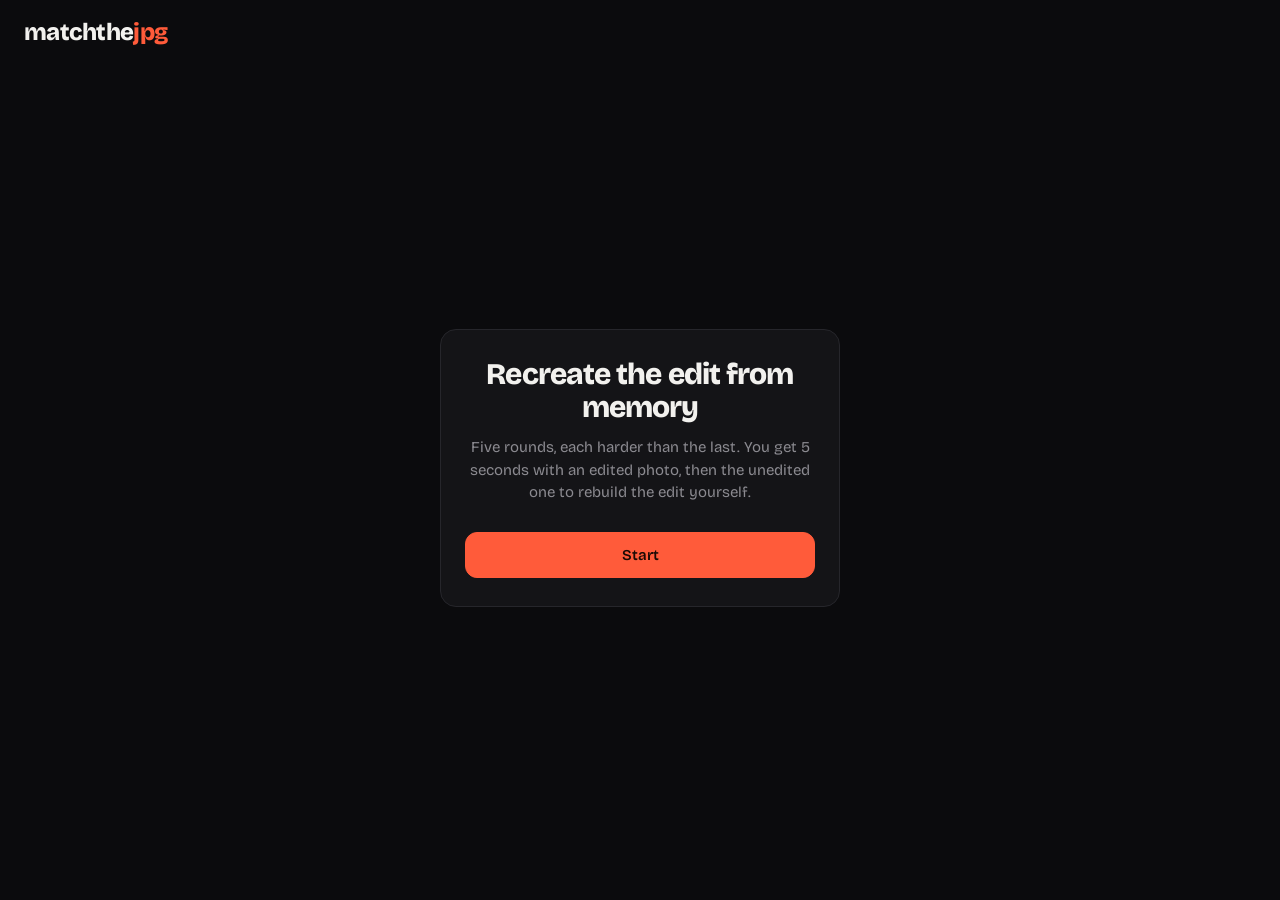
==== index.html @ 3c9e4a9f "first build" ====
<!doctype html>
<html lang="en">
<head>
  <meta charset="utf-8">
  <meta name="viewport" content="width=device-width, initial-scale=1, viewport-fit=cover">
  <meta name="theme-color" content="#0b0b0d">
  <title>matchthejpg · recreate the photo edit from memory</title>
  <meta name="description" content="A photo editing game for your eye. Study an edited photo for 5 seconds, then rebuild the look from the unedited jpg with Lightroom-style sliders and colour wheels. Five rounds, scored on how close it looks.">
  <link rel="canonical" href="https://matchthejpg.com/">
  <link rel="icon" href="favicon.svg" type="image/svg+xml">
  <link rel="apple-touch-icon" href="apple-touch-icon.png">

  <!-- Link previews (social apps, messengers) -->
  <meta property="og:type" content="website">
  <meta property="og:site_name" content="matchthejpg">
  <meta property="og:url" content="https://matchthejpg.com/">
  <meta property="og:title" content="matchthejpg · recreate the photo edit from memory">
  <meta property="og:description" content="Study an edited photo for 5 seconds, then rebuild the look from the unedited jpg. Five rounds. How good is your eye?">
  <meta property="og:image" content="https://matchthejpg.com/og-image.jpg">
  <meta property="og:image:width" content="1200">
  <meta property="og:image:height" content="630">
  <meta name="twitter:card" content="summary_large_image">
  <meta name="twitter:title" content="matchthejpg · recreate the photo edit from memory">
  <meta name="twitter:description" content="Study an edited photo for 5 seconds, then rebuild the look from the unedited jpg. Five rounds. How good is your eye?">
  <meta name="twitter:image" content="https://matchthejpg.com/og-image.jpg">

  <!-- Structured data for search engines -->
  <script type="application/ld+json">
  {
    "@context": "https://schema.org",
    "@type": "VideoGame",
    "name": "matchthejpg",
    "url": "https://matchthejpg.com/",
    "description": "A browser game where you study an edited photo for 5 seconds, then recreate the edit from the unedited jpg using brightness, contrast, tone and colour wheel controls.",
    "genre": ["Puzzle", "Photography"],
    "gamePlatform": "Web browser",
    "applicationCategory": "Game",
    "operatingSystem": "Any",
    "image": "https://matchthejpg.com/og-image.jpg",
    "offers": { "@type": "Offer", "price": "0", "priceCurrency": "USD" }
  }
  </script>
  <link rel="preconnect" href="https://fonts.googleapis.com">
  <link rel="preconnect" href="https://fonts.gstatic.com" crossorigin>
  <link href="https://fonts.googleapis.com/css2?family=Bricolage+Grotesque:opsz,wght@12..96,400..800&display=swap" rel="stylesheet">
  <link rel="stylesheet" href="css/style.css">
</head>
<body>
  <div class="app" data-phase="ready">
    <header class="top">
      <span class="wordmark">matchthe<span>jpg</span></span>
      <div class="progress" aria-hidden="true">
        <span class="dot"></span><span class="dot"></span><span class="dot"></span><span class="dot"></span><span class="dot"></span>
      </div>
      <span class="tag" id="phase"></span>
    </header>

    <main class="play">
      <section class="stage">
        <div class="frames">
          <figure class="frame frame-original">
            <canvas id="original"></canvas>
            <figcaption>The edit</figcaption>
          </figure>
          <figure class="frame frame-guess">
            <canvas id="view"></canvas>
            <figcaption>Your edit</figcaption>
          </figure>
        </div>
      </section>

      <aside class="panel">
        <div class="pane pane-ready">
          <h1>Recreate the edit from memory</h1>
          <p>Five rounds, each harder than the last. You get 5 seconds with an edited photo, then the unedited one to rebuild the edit yourself.</p>
          <button id="start" type="button" class="primary">Start</button>
        </div>

        <div class="pane pane-memorise">
          <div class="ring">
            <svg viewBox="0 0 120 120" aria-hidden="true">
              <circle class="ring-track" cx="60" cy="60" r="54"></circle>
              <circle class="ring-progress" cx="60" cy="60" r="54"></circle>
            </svg>
            <span id="count">5</span>
          </div>
          <p>Memorise the edit</p>
        </div>

        <div class="pane pane-edit">
          <div id="sliders"></div>
          <div class="actions">
            <button id="reset" type="button">Reset</button>
            <button id="submit" type="button" class="primary">Submit</button>
          </div>
        </div>

        <div class="pane pane-result">
          <div class="score"><span id="score">0</span><span class="unit">%</span></div>
          <p class="score-label">match</p>
          <button id="next" type="button" class="primary">Next round</button>
        </div>

        <div class="pane pane-final">
          <p class="score-label">Average match</p>
          <div class="score"><span id="final-score">0</span><span class="unit">%</span></div>
          <p class="verdict" id="verdict"></p>
          <ol class="recap" id="recap"></ol>
          <button id="again" type="button" class="primary">Play again</button>
        </div>
      </aside>
    </main>
  </div>

  <script type="module" src="js/main.js"></script>
</body>
</html>
---- css/style.css ----
:root {
  --bg: #0b0b0d;
  --surface: #141417;
  --line: #26262b;
  --text: #f2f1ee;
  --muted: #8b8a90;
  --accent: #ff5b3a;
  --ink: #1c0a05;
  --thumb: 14px;
  --ease: cubic-bezier(0.2, 0.8, 0.2, 1);
}

* { box-sizing: border-box; }

html, body {
  height: 100%;
  margin: 0;
}

body {
  background: var(--bg);
  color: var(--text);
  font-family: 'Bricolage Grotesque', system-ui, -apple-system, 'Segoe UI', sans-serif;
  font-variant-numeric: tabular-nums;
  -webkit-font-smoothing: antialiased;
  overflow: hidden;
}

.app {
  display: grid;
  grid-template-rows: auto 1fr;
  height: 100dvh;
}

/* Header */

.top {
  display: grid;
  grid-template-columns: 1fr auto 1fr;
  align-items: center;
  padding: 18px 24px 14px;
}

.top .tag { justify-self: end; }

/* Round progress: finished rounds take their score's colour (set in main.js) */

.progress {
  display: flex;
  gap: 8px;
}

.app[data-phase='ready'] .progress,
.app[data-phase='final'] .progress {
  visibility: hidden;
}

.dot {
  width: 10px;
  height: 10px;
  border-radius: 50%;
  background: var(--line);
  transition: background 0.4s, box-shadow 0.4s, transform 0.4s var(--ease);
}

.dot.is-current {
  background: transparent;
  box-shadow: inset 0 0 0 2px var(--accent);
  transform: scale(1.2);
}

.dot.is-done { animation: dot-pop 0.5s var(--ease); }

@keyframes dot-pop {
  50% { transform: scale(1.6); }
}

.wordmark {
  justify-self: start;
  font-size: 24px;
  font-weight: 800;
  letter-spacing: -0.03em;
}

.wordmark span { color: var(--accent); }

.tag {
  color: var(--muted);
  font-size: 13px;
  letter-spacing: 0.08em;
  text-transform: uppercase;
}

/* Layout */

.play {
  display: grid;
  grid-template-columns: minmax(0, 1fr) 340px;
  gap: 24px;
  min-height: 0;
  padding: 0 24px 24px;
}

.stage {
  display: grid;
  place-items: center;
  min-width: 0;
  min-height: 0;
  overflow: hidden;
}

/* The photo, plus the original beside it on the result screen */

.frames {
  display: flex;
  align-items: center;
  justify-content: center;
  gap: 16px;
}

.frames.is-column { flex-direction: column; }

.frame {
  display: flex;
  flex-direction: column;
  align-items: center;
  margin: 0;
}

.frame canvas {
  display: block;
  border-radius: 10px;
  box-shadow: 0 24px 60px rgba(0, 0, 0, 0.55);
}

.frame figcaption {
  display: none;
  height: 28px;
  color: var(--muted);
  font-size: 12px;
  font-weight: 600;
  letter-spacing: 0.12em;
  line-height: 28px;
  text-transform: uppercase;
}

.frame-original { display: none; }

.app[data-phase='result'] .frame-original {
  display: flex;
  animation: rise 0.5s var(--ease) both;
}

.app[data-phase='result'] .frame figcaption { display: block; }

#view {
  transition: opacity 0.26s var(--ease), transform 0.45s var(--ease), filter 0.26s var(--ease);
}

#view.is-hidden {
  opacity: 0;
  transform: scale(0.985);
  transition: none;
}

/* Brief blur-out while the original is swapped for the distorted version */
#view.is-swapping {
  opacity: 0;
  filter: blur(12px);
}

.panel {
  display: flex;
  flex-direction: column;
  min-height: 0;
  background: var(--surface);
  border: 1px solid var(--line);
  border-radius: 16px;
}

/* One pane per phase; only the current one is shown */

.pane {
  display: none;
  flex: 1;
  flex-direction: column;
  min-height: 0;
}

.app[data-phase='ready'] .pane-ready,
.app[data-phase='memorise'] .pane-memorise,
.app[data-phase='edit'] .pane-edit,
.app[data-phase='result'] .pane-result,
.app[data-phase='final'] .pane-final {
  display: flex;
}

.pane-ready,
.pane-memorise,
.pane-result,
.pane-final {
  align-items: center;
  justify-content: center;
  padding: 28px 24px;
  text-align: center;
  animation: rise 0.5s var(--ease) both;
}

.pane p {
  margin: 0;
  color: var(--muted);
  font-size: 15px;
  line-height: 1.5;
}

.pane-ready h1 {
  margin: 0 0 12px;
  font-size: 30px;
  font-weight: 800;
  letter-spacing: -0.03em;
  line-height: 1.1;
}

.pane-ready button,
.pane-result button,
.pane-final button {
  width: 100%;
  margin-top: 28px;
}

/* Before the first round there is no photo, so the intro card sits alone in the middle. */
.app[data-phase='ready'] .stage,
.app[data-phase='final'] .stage { display: none; }

/* Final results: one centred card with the average and a row per round */
.app[data-phase='final'] .play {
  grid-template-columns: minmax(0, 520px);
  grid-template-rows: minmax(0, 1fr);
  justify-content: center;
}

.pane-final {
  justify-content: safe center;
  overflow-y: auto;
}

.pane p.verdict {
  margin-top: 10px;
  color: var(--text);
  font-size: 22px;
  font-weight: 700;
  letter-spacing: -0.02em;
}

.recap {
  display: grid;
  gap: 10px;
  width: 100%;
  margin: 28px 0 0;
  padding: 0;
  list-style: none;
}

.recap li {
  display: grid;
  grid-template-columns: 20px auto auto 1fr;
  align-items: center;
  gap: 10px;
  padding: 8px 14px 8px 12px;
  border: 1px solid var(--line);
  border-radius: 12px;
  animation: rise 0.5s var(--ease) both;
  animation-delay: calc(var(--i) * 90ms + 450ms);
}

.recap canvas {
  display: block;
  border-radius: 6px;
}

.recap-no {
  color: var(--muted);
  font-size: 13px;
  font-weight: 600;
}

.recap-score {
  justify-self: end;
  font-size: 22px;
  font-weight: 800;
  letter-spacing: -0.02em;
}

.app[data-phase='ready'] .play {
  grid-template-columns: minmax(0, 400px);
  grid-template-rows: auto;
  place-content: center;
}

/* Countdown ring */

.ring {
  position: relative;
  width: 132px;
  height: 132px;
  margin-bottom: 18px;
}

.ring svg {
  width: 100%;
  height: 100%;
  transform: rotate(-90deg);
}

.ring circle {
  fill: none;
  stroke-width: 6;
}

.ring-track { stroke: var(--line); }

.ring-progress {
  stroke: var(--accent);
  stroke-linecap: round;
  stroke-dasharray: 339.3;
}

.app[data-phase='memorise'] .ring-progress { animation: drain 5s linear forwards; }

@keyframes drain {
  to { stroke-dashoffset: 339.3; }
}

#count {
  position: absolute;
  inset: 0;
  display: grid;
  place-items: center;
  font-size: 56px;
  font-weight: 800;
  letter-spacing: -0.03em;
}

/* Result */

.score {
  font-size: 104px;
  font-weight: 800;
  letter-spacing: -0.05em;
  line-height: 1;
}

.score .unit {
  margin-left: 4px;
  font-size: 44px;
  letter-spacing: 0;
}

.pane p.score-label {
  margin-top: 6px;
  font-size: 13px;
  font-weight: 600;
  letter-spacing: 0.12em;
  text-transform: uppercase;
}

#sliders {
  flex: 1;
  min-height: 0;
  overflow-y: auto;
  padding: 6px 20px 12px;
}

/* Slider groups */

.group-title {
  margin: 18px 0 6px;
  color: var(--muted);
  font-size: 12px;
  font-weight: 600;
  letter-spacing: 0.12em;
  text-transform: uppercase;
}

.slider {
  display: block;
  padding: 7px 0;
  animation: rise 0.5s var(--ease) both;
  animation-delay: calc(var(--i) * 40ms + 120ms);
}

.slider-head {
  display: flex;
  justify-content: space-between;
  font-size: 15px;
  font-weight: 500;
}

.slider output {
  color: var(--muted);
  transition: color 0.2s;
}

.slider output.is-set { color: var(--accent); }

@keyframes rise {
  from { opacity: 0; transform: translateY(10px); }
}

/* Colour wheels: hues around the edge, a dot that is dragged towards a colour */

.wheels {
  display: flex;
  gap: 14px;
  padding: 12px 0 6px;
}

.wheel-cell {
  display: flex;
  flex: 1;
  flex-direction: column;
  align-items: center;
  gap: 8px;
  animation: rise 0.5s var(--ease) both;
  animation-delay: calc(var(--i) * 40ms + 120ms);
}

.wheel {
  position: relative;
  width: 100%;
  max-width: 96px;
  aspect-ratio: 1;
  border: 1px solid var(--line);
  border-radius: 50%;
  background:
    radial-gradient(closest-side, var(--surface) 55%, rgba(20, 20, 23, 0.45) 100%),
    conic-gradient(
      hsl(90 85% 55%), hsl(60 85% 55%), hsl(30 85% 55%), hsl(0 85% 55%),
      hsl(330 85% 55%), hsl(300 85% 55%), hsl(270 85% 55%), hsl(240 85% 55%),
      hsl(210 85% 55%), hsl(180 85% 55%), hsl(150 85% 55%), hsl(120 85% 55%),
      hsl(90 85% 55%));
  cursor: grab;
  touch-action: none;
}

.wheel:focus { outline: none; }
.wheel:focus-visible { box-shadow: 0 0 0 4px rgba(255, 91, 58, 0.35); }
.wheel:active { cursor: grabbing; }

/* Centre mark */
.wheel::before {
  content: '';
  position: absolute;
  top: 50%;
  left: 50%;
  width: 4px;
  height: 4px;
  margin: -2px 0 0 -2px;
  border-radius: 50%;
  background: var(--muted);
  opacity: 0.5;
}

.wheel-dot {
  position: absolute;
  top: calc(50% - var(--y, 0) * (50% - 7px));
  left: calc(50% + var(--x, 0) * (50% - 7px));
  box-sizing: border-box;
  width: 14px;
  height: 14px;
  margin: -7px 0 0 -7px;
  border: 2px solid var(--text);
  border-radius: 50%;
  background: var(--surface);
  pointer-events: none;
  transition: transform 0.15s var(--ease), background 0.15s, border-color 0.15s;
}

.wheel.is-set .wheel-dot { border-color: var(--accent); }

.wheel:active .wheel-dot {
  transform: scale(1.25);
  border-color: var(--accent);
  background: var(--accent);
}

.wheel-name {
  color: var(--muted);
  font-size: 13px;
  font-weight: 500;
}

/* Section tabs, shown on phones only */

.tabs { display: none; }

.tab {
  height: 34px;
  border-color: transparent;
  border-radius: 9px;
  color: var(--muted);
  font-size: 13px;
}

.tab:hover { border-color: transparent; }

.tab.is-active {
  background: var(--line);
  color: var(--text);
}

.tab::after { display: none; }
.tab.is-waving { animation: none; }

/* Range input */

input[type='range'] {
  --a: 0.5;
  --b: 0.5;
  --from: calc(var(--a) * (100% - var(--thumb)) + var(--thumb) / 2);
  --to: calc(var(--b) * (100% - var(--thumb)) + var(--thumb) / 2);
  -webkit-appearance: none;
  appearance: none;
  display: block;
  width: 100%;
  height: 28px;
  margin: 0;
  background: transparent;
  cursor: pointer;
  touch-action: pan-y;
}

input[type='range']:focus { outline: none; }

/* Sliders that start at the left edge fill from the very start of the track. */
input[type='range'].from-start { --from: 0%; }

input[type='range']::-webkit-slider-runnable-track {
  height: 4px;
  border-radius: 2px;
  background: linear-gradient(to right,
    var(--line) var(--from), var(--accent) var(--from),
    var(--accent) var(--to), var(--line) var(--to));
}

input[type='range']::-moz-range-track {
  height: 4px;
  border-radius: 2px;
  background: linear-gradient(to right,
    var(--line) var(--from), var(--accent) var(--from),
    var(--accent) var(--to), var(--line) var(--to));
}

input[type='range']::-webkit-slider-thumb {
  -webkit-appearance: none;
  box-sizing: border-box;
  width: var(--thumb);
  height: var(--thumb);
  margin-top: -5px;
  border: 2px solid var(--text);
  border-radius: 50%;
  background: var(--surface);
  transition: transform 0.15s var(--ease), background 0.15s, border-color 0.15s, box-shadow 0.15s;
}

input[type='range']::-moz-range-thumb {
  box-sizing: border-box;
  width: var(--thumb);
  height: var(--thumb);
  border: 2px solid var(--text);
  border-radius: 50%;
  background: var(--surface);
  transition: transform 0.15s var(--ease), background 0.15s, border-color 0.15s, box-shadow 0.15s;
}

input[type='range']:active::-webkit-slider-thumb {
  transform: scale(1.25);
  border-color: var(--accent);
  background: var(--accent);
}

input[type='range']:active::-moz-range-thumb {
  transform: scale(1.25);
  border-color: var(--accent);
  background: var(--accent);
}

input[type='range']:focus-visible::-webkit-slider-thumb { box-shadow: 0 0 0 4px rgba(255, 91, 58, 0.35); }
input[type='range']:focus-visible::-moz-range-thumb { box-shadow: 0 0 0 4px rgba(255, 91, 58, 0.35); }

/* Buttons */

.actions {
  display: grid;
  grid-template-columns: 1fr 1fr;
  gap: 10px;
  padding: 14px 20px 20px;
  border-top: 1px solid var(--line);
}

button {
  position: relative;
  isolation: isolate;
  overflow: hidden;
  height: 46px;
  border: 1px solid var(--line);
  border-radius: 12px;
  background: transparent;
  color: var(--text);
  font: inherit;
  font-size: 15px;
  font-weight: 600;
  cursor: pointer;
  transition: transform 0.15s var(--ease), background 0.2s, border-color 0.2s;
}

button:hover { border-color: var(--muted); }
button:active { transform: scale(0.97); }
button:focus-visible { outline: 2px solid var(--accent); outline-offset: 2px; }

button.primary {
  border-color: var(--accent);
  background: var(--accent);
  color: var(--ink);
}

/* Click wave: a circle grows from the centre behind the label, then fades. */

button::after {
  content: '';
  position: absolute;
  top: 50%;
  left: 50%;
  z-index: -1;
  width: 100%;
  aspect-ratio: 1;
  border-radius: 50%;
  background: var(--text);
  opacity: 0;
  transform: translate(-50%, -50%) scale(0);
  pointer-events: none;
}

button.is-waving { animation: wave-label 0.5s var(--ease); }
button.is-waving::after { animation: wave 0.5s var(--ease); }

@keyframes wave {
  0% { opacity: 1; transform: translate(-50%, -50%) scale(0); }
  60% { opacity: 1; transform: translate(-50%, -50%) scale(1.5); }
  100% { opacity: 0; transform: translate(-50%, -50%) scale(1.5); }
}

/* Keep the label readable while the wave is behind it. */
@keyframes wave-label {
  30%, 60% { color: var(--ink); }
}

/* Phones and narrow windows: photo on top, controls below */

@media (max-width: 820px) {
  .top { padding: 12px 16px 10px; }
  .wordmark { font-size: 20px; }

  .play {
    grid-template-columns: minmax(0, 1fr);
    grid-template-rows: 42dvh minmax(0, 1fr);
    gap: 14px;
    padding: 0 16px 16px;
  }

  /* One section at a time, picked with the tabs */
  .tabs {
    position: sticky;
    top: 0;
    z-index: 1;
    display: grid;
    grid-auto-flow: column;
    grid-auto-columns: 1fr;
    gap: 6px;
    padding: 10px 0 8px;
    background: var(--surface);
  }

  #sliders { padding-top: 0; }
  .group:not(.is-active) { display: none; }
  .group-title { display: none; }
  .slider, .wheel-cell { animation-delay: 60ms; }

  /* The result needs room for two photos, so the score card shrinks to its content. */
  .app[data-phase='result'] .play { grid-template-rows: minmax(0, 1fr) auto; }

  .pane-result { padding: 18px 20px; }
  .score { font-size: 72px; }
  .score .unit { font-size: 32px; }
  .pane-ready button, .pane-result button, .pane-final button { margin-top: 18px; }
  .pane-final { padding: 20px 16px; }
}

@media (prefers-reduced-motion: reduce) {
  .slider, .wheel-cell, .recap li, .dot.is-done { animation: none; }
  button.is-waving, button.is-waving::after { animation: none; }
  #view, button, input[type='range']::-webkit-slider-thumb { transition: none; }
}
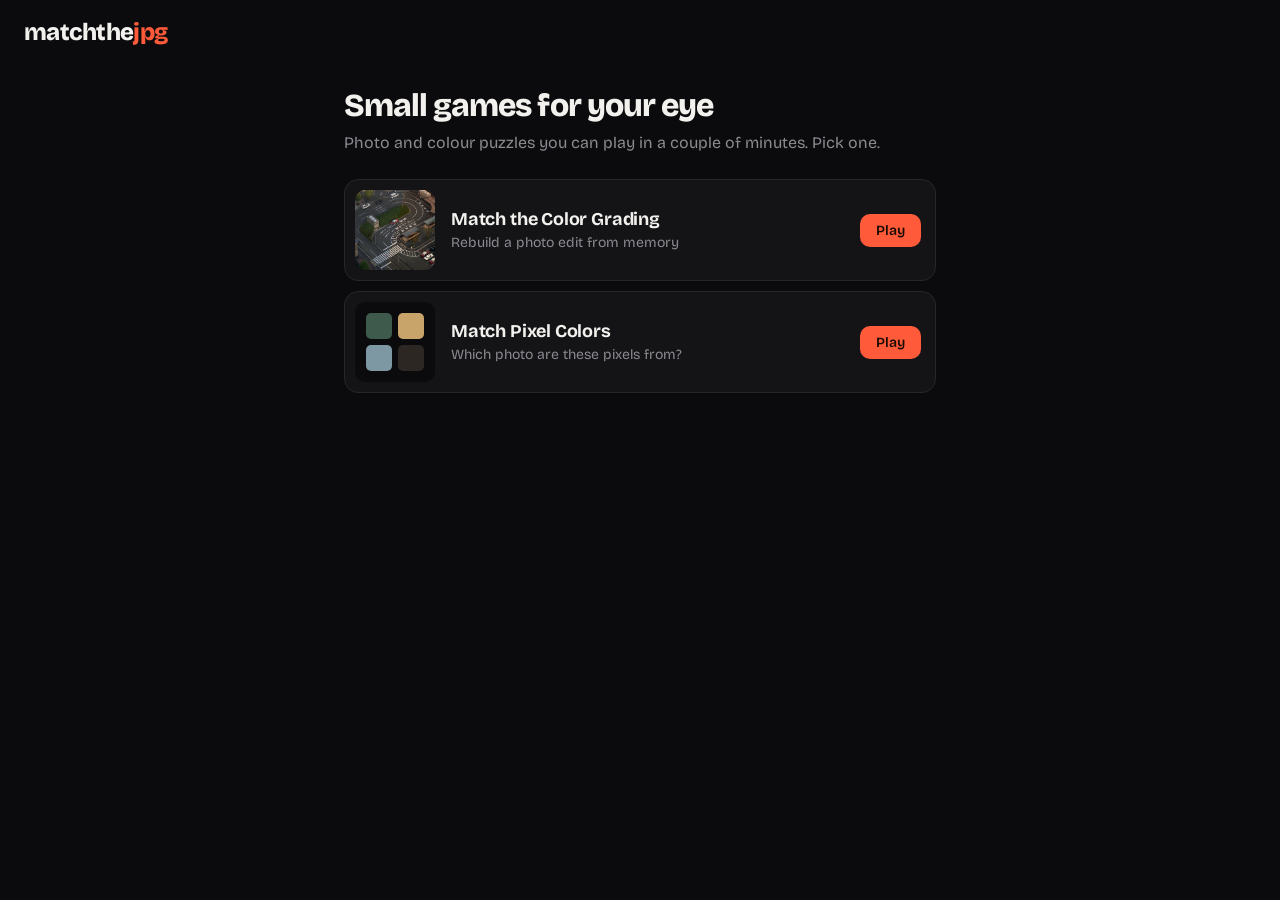
==== commit ba92a552: "Hierarchy change. New game added: Match Pixel Colors" ====
--- a/index.html
+++ b/index.html
@@ -4,8 +4,8 @@
   <meta charset="utf-8">
   <meta name="viewport" content="width=device-width, initial-scale=1, viewport-fit=cover">
   <meta name="theme-color" content="#0b0b0d">
-  <title>matchthejpg · recreate the photo edit from memory</title>
-  <meta name="description" content="A photo editing game for your eye. Study an edited photo for 5 seconds, then rebuild the look from the unedited jpg with Lightroom-style sliders and colour wheels. Five rounds, scored on how close it looks.">
+  <title>matchthejpg · small games for your eye</title>
+  <meta name="description" content="Quick browser games about photos and colour. Recreate a photo edit from memory, or find which photo a few pixels came from. Free, no sign-up.">
   <link rel="canonical" href="https://matchthejpg.com/">
   <link rel="icon" href="favicon.svg" type="image/svg+xml">
   <link rel="apple-touch-icon" href="apple-touch-icon.png">
@@ -14,104 +14,74 @@
   <meta property="og:type" content="website">
   <meta property="og:site_name" content="matchthejpg">
   <meta property="og:url" content="https://matchthejpg.com/">
-  <meta property="og:title" content="matchthejpg · recreate the photo edit from memory">
-  <meta property="og:description" content="Study an edited photo for 5 seconds, then rebuild the look from the unedited jpg. Five rounds. How good is your eye?">
+  <meta property="og:title" content="matchthejpg · small games for your eye">
+  <meta property="og:description" content="Quick browser games about photos and colour. How good is your eye?">
   <meta property="og:image" content="https://matchthejpg.com/og-image.jpg">
   <meta property="og:image:width" content="1200">
   <meta property="og:image:height" content="630">
   <meta name="twitter:card" content="summary_large_image">
-  <meta name="twitter:title" content="matchthejpg · recreate the photo edit from memory">
-  <meta name="twitter:description" content="Study an edited photo for 5 seconds, then rebuild the look from the unedited jpg. Five rounds. How good is your eye?">
+  <meta name="twitter:title" content="matchthejpg · small games for your eye">
+  <meta name="twitter:description" content="Quick browser games about photos and colour. How good is your eye?">
   <meta name="twitter:image" content="https://matchthejpg.com/og-image.jpg">
 
   <!-- Structured data for search engines -->
   <script type="application/ld+json">
   {
     "@context": "https://schema.org",
-    "@type": "VideoGame",
+    "@type": "WebSite",
     "name": "matchthejpg",
     "url": "https://matchthejpg.com/",
-    "description": "A browser game where you study an edited photo for 5 seconds, then recreate the edit from the unedited jpg using brightness, contrast, tone and colour wheel controls.",
-    "genre": ["Puzzle", "Photography"],
-    "gamePlatform": "Web browser",
-    "applicationCategory": "Game",
-    "operatingSystem": "Any",
-    "image": "https://matchthejpg.com/og-image.jpg",
-    "offers": { "@type": "Offer", "price": "0", "priceCurrency": "USD" }
+    "description": "Quick browser games about photos and colour."
   }
   </script>
   <link rel="preconnect" href="https://fonts.googleapis.com">
   <link rel="preconnect" href="https://fonts.gstatic.com" crossorigin>
   <link href="https://fonts.googleapis.com/css2?family=Bricolage+Grotesque:opsz,wght@12..96,400..800&display=swap" rel="stylesheet">
-  <link rel="stylesheet" href="css/style.css">
+  <link rel="stylesheet" href="css/base.css">
+  <link rel="stylesheet" href="css/home.css">
 </head>
-<body>
-  <div class="app" data-phase="ready">
-    <header class="top">
-      <span class="wordmark">matchthe<span>jpg</span></span>
-      <div class="progress" aria-hidden="true">
-        <span class="dot"></span><span class="dot"></span><span class="dot"></span><span class="dot"></span><span class="dot"></span>
-      </div>
-      <span class="tag" id="phase"></span>
-    </header>
+<body class="home">
+  <header class="home-top">
+    <span class="wordmark">matchthe<span>jpg</span></span>
+  </header>
 
-    <main class="play">
-      <section class="stage">
-        <div class="frames">
-          <figure class="frame frame-original">
-            <canvas id="original"></canvas>
-            <figcaption>The edit</figcaption>
-          </figure>
-          <figure class="frame frame-guess">
-            <canvas id="view"></canvas>
-            <figcaption>Your edit</figcaption>
-          </figure>
-        </div>
-      </section>
+  <main class="home-main">
+    <section class="intro">
+      <h1>Small games for your eye</h1>
+      <p>Photo and colour puzzles you can play in a couple of minutes. Pick one.</p>
+    </section>
 
-      <aside class="panel">
-        <div class="pane pane-ready">
-          <h1>Recreate the edit from memory</h1>
-          <p>Five rounds, each harder than the last. You get 5 seconds with an edited photo, then the unedited one to rebuild the edit yourself.</p>
-          <button id="start" type="button" class="primary">Start</button>
-        </div>
+    <ul class="games">
+      <li>
+        <a class="game" href="match-the-color/">
+          <span class="game-art art-match" aria-hidden="true">
+            <img src="photos-web/DSC00409.jpg" alt="">
+            <img class="graded" src="photos-web/DSC00409.jpg" alt="">
+          </span>
+          <span class="game-body">
+            <span class="game-name">Match the Color Grading</span>
+            <span class="game-line">Rebuild a photo edit from memory</span>
+          </span>
+          <span class="game-play">Play</span>
+        </a>
+      </li>
 
-        <div class="pane pane-memorise">
-          <div class="ring">
-            <svg viewBox="0 0 120 120" aria-hidden="true">
-              <circle class="ring-track" cx="60" cy="60" r="54"></circle>
-              <circle class="ring-progress" cx="60" cy="60" r="54"></circle>
-            </svg>
-            <span id="count">5</span>
-          </div>
-          <p>Memorise the edit</p>
-        </div>
+      <li>
+        <a class="game" href="four-pixels/">
+          <span class="game-art art-pixels" aria-hidden="true">
+            <span style="--c: #3e5a4c"></span><span style="--c: #c9a46a"></span>
+            <span style="--c: #7d97a3"></span><span style="--c: #2c2723"></span>
+          </span>
+          <span class="game-body">
+            <span class="game-name">Match Pixel Colors</span>
+            <span class="game-line">Which photo are these pixels from?</span>
+          </span>
+          <span class="game-play">Play</span>
+        </a>
+      </li>
+    </ul>
+  </main>
 
-        <div class="pane pane-edit">
-          <div id="sliders"></div>
-          <div class="actions">
-            <button id="reset" type="button">Reset</button>
-            <button id="submit" type="button" class="primary">Submit</button>
-          </div>
-        </div>
-
-        <div class="pane pane-result">
-          <div class="score"><span id="score">0</span><span class="unit">%</span></div>
-          <p class="score-label">match</p>
-          <button id="next" type="button" class="primary">Next round</button>
-        </div>
-
-        <div class="pane pane-final">
-          <p class="score-label">Average match</p>
-          <div class="score"><span id="final-score">0</span><span class="unit">%</span></div>
-          <p class="verdict" id="verdict"></p>
-          <ol class="recap" id="recap"></ol>
-          <button id="again" type="button" class="primary">Play again</button>
-        </div>
-      </aside>
-    </main>
-  </div>
-
-  <script type="module" src="js/main.js"></script>
+  <!-- Cloudflare Web Analytics --><script type='module' src='https://static.cloudflareinsights.com/beacon.min.js' data-cf-beacon='{"token": "8331b7b0d0094bd1ba023263e48c30f5"}'></script><!-- End Cloudflare Web Analytics -->
 </body>
 </html>
--- a/css/base.css
+++ b/css/base.css
@@ -0,0 +1,131 @@
+/* Shared by every page: colours, page basics, the wordmark, buttons and the rise animation.
+   Each page adds its own stylesheet after this one. */
+
+:root {
+  --bg: #0b0b0d;
+  --surface: #141417;
+  --line: #26262b;
+  --text: #f2f1ee;
+  --muted: #8b8a90;
+  --accent: #ff5b3a;
+  --ink: #1c0a05;
+  --thumb: 14px;
+  --ease: cubic-bezier(0.2, 0.8, 0.2, 1);
+}
+
+* { box-sizing: border-box; }
+
+html, body {
+  height: 100%;
+  margin: 0;
+}
+
+body {
+  background: var(--bg);
+  color: var(--text);
+  font-family: 'Bricolage Grotesque', system-ui, -apple-system, 'Segoe UI', sans-serif;
+  font-variant-numeric: tabular-nums;
+  -webkit-font-smoothing: antialiased;
+}
+
+@keyframes rise {
+  from { opacity: 0; transform: translateY(10px); }
+}
+
+/* Wordmark */
+
+.wordmark {
+  justify-self: start;
+  font-size: 24px;
+  font-weight: 800;
+  letter-spacing: -0.03em;
+}
+
+.wordmark span { color: var(--accent); }
+
+/* On a game page the wordmark links back to the list of games. */
+a.wordmark {
+  color: inherit;
+  text-decoration: none;
+}
+
+a.wordmark:focus-visible {
+  outline: 2px solid var(--accent);
+  outline-offset: 4px;
+  border-radius: 4px;
+}
+
+.tag {
+  color: var(--muted);
+  font-size: 13px;
+  letter-spacing: 0.08em;
+  text-transform: uppercase;
+}
+
+/* Buttons */
+
+button {
+  position: relative;
+  isolation: isolate;
+  overflow: hidden;
+  height: 46px;
+  border: 1px solid var(--line);
+  border-radius: 12px;
+  background: transparent;
+  color: var(--text);
+  font: inherit;
+  font-size: 15px;
+  font-weight: 600;
+  cursor: pointer;
+  transition: transform 0.15s var(--ease), background 0.2s, border-color 0.2s;
+}
+
+button:hover { border-color: var(--muted); }
+button:active { transform: scale(0.97); }
+button:focus-visible { outline: 2px solid var(--accent); outline-offset: 2px; }
+
+button.primary {
+  border-color: var(--accent);
+  background: var(--accent);
+  color: var(--ink);
+}
+
+/* Click wave: a circle grows from the centre behind the label, then fades. */
+
+button::after {
+  content: '';
+  position: absolute;
+  top: 50%;
+  left: 50%;
+  z-index: -1;
+  width: 100%;
+  aspect-ratio: 1;
+  border-radius: 50%;
+  background: var(--text);
+  opacity: 0;
+  transform: translate(-50%, -50%) scale(0);
+  pointer-events: none;
+}
+
+button.is-waving { animation: wave-label 0.5s var(--ease); }
+button.is-waving::after { animation: wave 0.5s var(--ease); }
+
+@keyframes wave {
+  0% { opacity: 1; transform: translate(-50%, -50%) scale(0); }
+  60% { opacity: 1; transform: translate(-50%, -50%) scale(1.5); }
+  100% { opacity: 0; transform: translate(-50%, -50%) scale(1.5); }
+}
+
+/* Keep the label readable while the wave is behind it. */
+@keyframes wave-label {
+  30%, 60% { color: var(--ink); }
+}
+
+@media (max-width: 820px) {
+  .wordmark { font-size: 20px; }
+}
+
+@media (prefers-reduced-motion: reduce) {
+  button.is-waving, button.is-waving::after { animation: none; }
+  button { transition: none; }
+}
--- a/css/home.css
+++ b/css/home.css
@@ -0,0 +1,181 @@
+/* Homepage: the list of games, one slim row each so all of them fit on one screen.
+   Colours, font and the wordmark come from base.css. */
+
+.home-top {
+  padding: 18px 24px 14px;
+}
+
+.home-main {
+  max-width: 640px;
+  margin: 0 auto;
+  padding: 28px 24px 48px;
+}
+
+.intro {
+  margin-bottom: 24px;
+  animation: rise 0.5s var(--ease) both;
+}
+
+.intro h1 {
+  margin: 0 0 8px;
+  font-size: 32px;
+  font-weight: 800;
+  letter-spacing: -0.03em;
+  line-height: 1.1;
+}
+
+.intro p {
+  margin: 0;
+  color: var(--muted);
+  font-size: 16px;
+  line-height: 1.5;
+}
+
+/* Game rows: preview, name and one line, then Play */
+
+.games {
+  display: grid;
+  gap: 10px;
+  margin: 0;
+  padding: 0;
+  list-style: none;
+}
+
+.games li {
+  display: flex;
+  animation: rise 0.5s var(--ease) both;
+}
+
+.games li:nth-child(2) { animation-delay: 60ms; }
+.games li:nth-child(3) { animation-delay: 120ms; }
+.games li:nth-child(n + 4) { animation-delay: 180ms; }
+
+.game {
+  display: grid;
+  grid-template-columns: auto minmax(0, 1fr) auto;
+  align-items: center;
+  gap: 16px;
+  flex: 1;
+  padding: 10px 14px 10px 10px;
+  border: 1px solid var(--line);
+  border-radius: 14px;
+  background: var(--surface);
+  color: inherit;
+  text-decoration: none;
+  transition: transform 0.2s var(--ease), border-color 0.2s;
+}
+
+a.game:hover {
+  border-color: var(--muted);
+  transform: translateY(-2px);
+}
+
+a.game:focus-visible {
+  outline: 2px solid var(--accent);
+  outline-offset: 3px;
+}
+
+.game-art {
+  position: relative;
+  display: block;
+  width: 80px;
+  height: 80px;
+  overflow: hidden;
+  border-radius: 10px;
+  background: var(--bg);
+}
+
+.game-body {
+  display: flex;
+  flex-direction: column;
+  gap: 3px;
+  min-width: 0;
+}
+
+.game-name {
+  font-size: 18px;
+  font-weight: 700;
+  letter-spacing: -0.01em;
+}
+
+.game-line {
+  overflow: hidden;
+  color: var(--muted);
+  font-size: 14px;
+  line-height: 1.4;
+  text-overflow: ellipsis;
+  white-space: nowrap;
+}
+
+.game-play {
+  padding: 8px 16px;
+  border-radius: 10px;
+  background: var(--accent);
+  color: var(--ink);
+  font-size: 14px;
+  font-weight: 600;
+}
+
+.game-soon {
+  color: var(--muted);
+  font-size: 11px;
+  font-weight: 600;
+  letter-spacing: 0.1em;
+  text-align: right;
+  text-transform: uppercase;
+}
+
+.game.is-soon .game-art { opacity: 0.55; }
+.game.is-soon .game-name { color: var(--muted); }
+
+/* Match the Color Grading preview: the same photo, the right half graded, split on a diagonal */
+
+.art-match img {
+  position: absolute;
+  inset: 0;
+  width: 100%;
+  height: 100%;
+  object-fit: cover;
+}
+
+.art-match .graded {
+  clip-path: polygon(62% 0, 100% 0, 100% 100%, 38% 100%);
+  filter: sepia(0.35) saturate(1.5) hue-rotate(-12deg) contrast(1.12) brightness(1.03);
+}
+
+/* Match Pixel Colors preview: four swatches */
+
+.art-pixels {
+  display: grid;
+  grid-template-columns: repeat(2, 26px);
+  gap: 6px;
+  place-content: center;
+}
+
+.art-pixels span {
+  width: 26px;
+  height: 26px;
+  border-radius: 5px;
+  background: var(--c);
+}
+
+@media (max-width: 820px) {
+  .home-top { padding: 12px 16px 10px; }
+  .home-main { padding: 16px 16px 32px; }
+  .intro { margin-bottom: 18px; }
+  .intro h1 { font-size: 26px; }
+  .intro p { font-size: 15px; }
+  .games { gap: 8px; }
+  .game { gap: 12px; padding: 8px 12px 8px 8px; }
+  .game-art { width: 64px; height: 64px; }
+  .game-name { font-size: 16px; }
+  .game-line { font-size: 13px; }
+  .game-play { padding: 7px 14px; }
+  .art-pixels { grid-template-columns: repeat(2, 21px); gap: 5px; }
+  .art-pixels span { width: 21px; height: 21px; }
+}
+
+@media (prefers-reduced-motion: reduce) {
+  .intro, .games li { animation: none; }
+  .game { transition: none; }
+}
